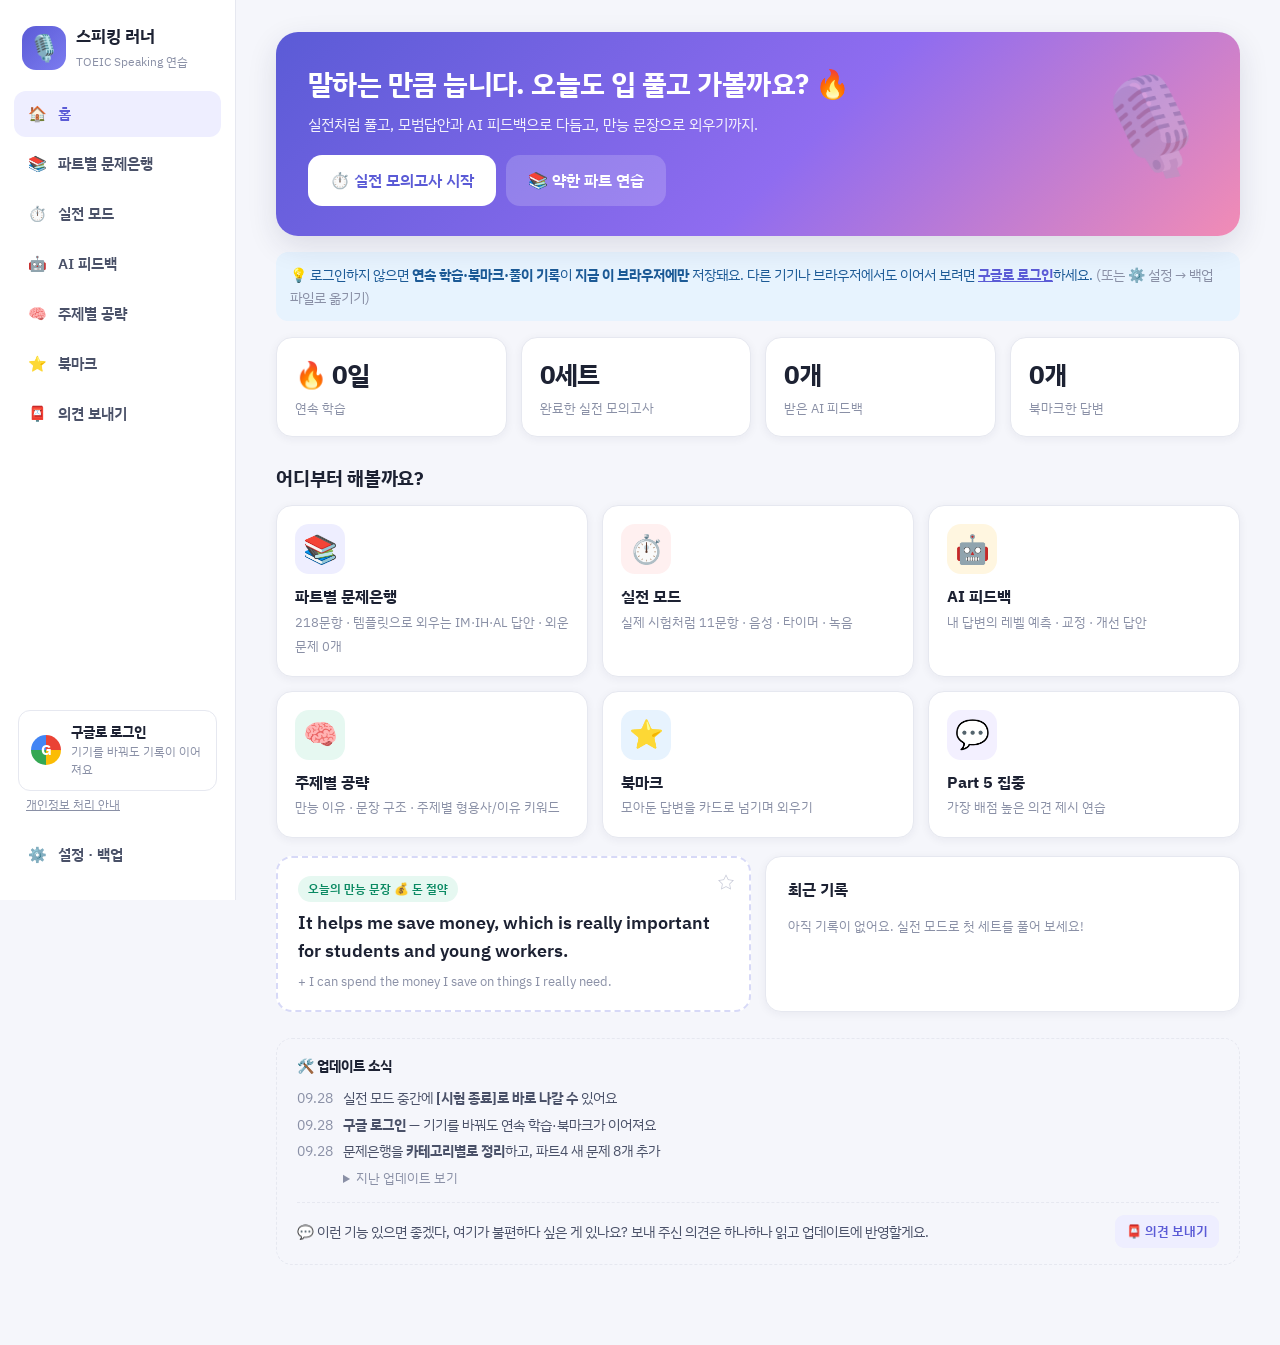
==== index.html @ 117603fc "실전 모드 [시험 종료] 확인 후 바로 나가기, 설정의 API 키를 고급 설정으로 접기 Co-Authored-By: Claude Opus 5.5 <noreply@anthropic." ====
<!DOCTYPE html>
<html lang="ko">
<head>
  <meta charset="UTF-8">
  <meta name="viewport" content="width=device-width, initial-scale=1.0">
  <meta http-equiv="Cache-Control" content="no-cache">
  <title>스피킹 러너 · 무료 토익스피킹(토스) 연습 · 모범답안 · 실전 모의고사</title>
  <!-- 검색엔진(구글·네이버) -->
  <meta name="description" content="무료 토익스피킹(토스) 연습 사이트. 실제 시험 화면과 같은 실전 모의고사, 파트별 문제은행과 IM·IH·AL 모범답안, 만능 문장, AI 피드백까지. 가입 없이 바로 시작하세요.">
  <meta name="keywords" content="스피킹 러너, 토스 연습, 토익스피킹 연습, 토스 모범답안, 토익스피킹 모범답안, 토스 만능 답변, 토익스피킹 만능 문장, 토스 모의고사, 토익스피킹 모의고사">
  <meta name="robots" content="index, follow">
  <meta name="google-site-verification" content="pQwYVoPoT9oxBN-feRYFg4t_xcYgm1i5ByrRf6qwfuY">
  <link rel="canonical" href="https://rondangmu.github.io/speaking-runner/">
  <!-- 링크 공유 미리보기 (카톡·블로그·페이스북 = og, 트위터 = twitter) -->
  <meta property="og:type" content="website">
  <meta property="og:site_name" content="스피킹 러너">
  <meta property="og:title" content="스피킹 러너 · 무료 토익스피킹(토스) 연습">
  <meta property="og:description" content="실제 시험 화면과 같은 실전 모의고사, 파트별 모범답안, 만능 문장, AI 피드백까지. 가입 없이 바로 시작하세요.">
  <meta property="og:url" content="https://rondangmu.github.io/speaking-runner/">
  <meta property="og:image" content="https://rondangmu.github.io/speaking-runner/img/og-image.png">
  <meta property="og:image:width" content="1200">
  <meta property="og:image:height" content="630">
  <meta property="og:locale" content="ko_KR">
  <meta name="twitter:card" content="summary_large_image">
  <meta name="twitter:title" content="스피킹 러너 · 무료 토익스피킹(토스) 연습">
  <meta name="twitter:description" content="실전 모의고사 · 파트별 모범답안 · 만능 문장 · AI 피드백. 가입 없이 바로 시작!">
  <meta name="twitter:image" content="https://rondangmu.github.io/speaking-runner/img/og-image.png">
  <script type="application/ld+json">
  {"@context":"https://schema.org","@type":"WebApplication","name":"스피킹 러너","alternateName":"Speaking Runner","url":"https://rondangmu.github.io/speaking-runner/","applicationCategory":"EducationalApplication","operatingSystem":"Web","inLanguage":"ko","description":"무료 토익스피킹(토스) 연습 사이트. 실전 모의고사, 파트별 문제은행과 IM·IH·AL 모범답안, 만능 문장, AI 피드백.","offers":{"@type":"Offer","price":"0","priceCurrency":"KRW"}}
  </script>
  <link rel="stylesheet" href="https://fonts.googleapis.com/css2?family=IBM+Plex+Sans+KR:wght@400;500;600;700&display=swap">
  <link rel="stylesheet" href="css/style.css?v=202609281035">
</head>
<body>
  <div class="app">
    <header class="m-top">
      <button class="menu-btn" id="menuBtn" aria-label="메뉴 열기" aria-expanded="false">☰</button>
      <a class="brand" href="#home"><span class="brand-logo">🎙️</span><span><b>스피킹 러너</b></span></a>
    </header>
    <div class="scrim" id="scrim"></div>
    <aside class="sidebar" id="sidebar">
      <a class="brand" href="#home">
        <span class="brand-logo">🎙️</span>
        <span><b>스피킹 러너</b><small>TOEIC Speaking 연습</small></span>
      </a>
      <nav class="nav">
        <a href="#home" data-nav="home"><span>🏠</span>홈</a>
        <a href="#bank" data-nav="bank"><span>📚</span>파트별 문제은행</a>
        <a href="#mock" data-nav="mock"><span>⏱️</span>실전 모드</a>
        <a href="#feedback" data-nav="feedback"><span>🤖</span>AI 피드백</a>
        <a href="#topics" data-nav="topics"><span>🧠</span>주제별 공략</a>
        <a href="#bookmarks" data-nav="bookmarks"><span>⭐</span>북마크 <em id="bmCount" class="nav-badge"></em></a>
        <a href="#opinion" data-nav="opinion"><span>📮</span>의견 보내기</a>
      </nav>
      <div class="acct" id="acct"></div>
      <button class="nav-settings" id="openSettings"><span>⚙️</span>설정 · 백업</button>
    </aside>
    <main class="main" id="view">
      <!-- 자바스크립트를 읽지 못하는 검색 로봇용 소개 (사이트가 뜨면 바로 실제 화면으로 바뀜) -->
      <h1>스피킹 러너 · 무료 토익스피킹(토스) 연습</h1>
      <p>스피킹 러너는 토익스피킹(토스)을 혼자 준비하는 사람을 위한 무료 연습 사이트예요. 가입 없이 바로 시작할 수 있어요.</p>
      <ul>
        <li><b>실전 모의고사</b> — 실제 토스 시험 화면과 같은 순서·시간으로 11문항을 풀고 녹음해요.</li>
        <li><b>파트별 문제은행</b> — Part 1~5 문제와 IM·IH·AL 수준별 토스 모범답안을 제공해요.</li>
        <li><b>주제별 공략</b> — 어떤 질문에도 쓸 수 있는 토스 만능 답변·만능 문장을 외워요.</li>
        <li><b>AI 피드백</b> — 내 답변을 AI에게 첨삭받아 등급과 고칠 점을 확인해요.</li>
        <li><b>북마크</b> — 외우고 싶은 답변을 모아 카드로 복습해요.</li>
      </ul>
    </main>
  </div>

  <!-- 실전 모드 CBT 화면 -->
  <div id="cbt" class="cbt hidden" aria-live="polite"></div>

  <!-- 모달 -->
  <div id="modal" class="modal hidden"><div class="modal-box" id="modalBox"></div></div>
  <div id="toast" class="toast"></div>

  <script src="js/data-bank.js?v=202609281035"></script>
  <script src="js/data-p1.js?v=202609281035"></script>
  <script src="js/data-p2.js?v=202609281035"></script>
  <script src="js/data-p3.js?v=202609281035"></script>
  <script src="js/data-p4.js?v=202609281035"></script>
  <script src="js/data-p5.js?v=202609281035"></script>
  <script src="js/data-topics.js?v=202609281035"></script>
  <script src="js/data-kits.js?v=202609281035"></script>
  <script src="js/app.js?v=202609281035"></script>
</body>
</html>
---- css/style.css ----
/* ============ 기본 ============ */
:root {
  --bg: #f5f6fb;
  --card: #ffffff;
  --ink: #1d2233;
  --ink-2: #4a5168;
  --muted: #8a90a6;
  --line: #e6e8f0;
  --primary: #5b5bd6;
  --primary-2: #7c7cf0;
  --primary-soft: #eeeeff;
  --mint: #12b886;
  --mint-soft: #e6f8f1;
  --coral: #ff6b6b;
  --coral-soft: #fff0f0;
  --amber: #f59f00;
  --amber-soft: #fff6e0;
  --sky: #228be6;
  --sky-soft: #e7f3fe;
  --radius: 16px;
  --shadow: 0 2px 10px rgba(30, 35, 70, .06);
  --shadow-lg: 0 10px 30px rgba(30, 35, 70, .12);
}
* { box-sizing: border-box; }
html, body { margin: 0; }
body {
  font-family: 'IBM Plex Sans KR', 'Pretendard', 'Malgun Gothic', 'Apple SD Gothic Neo', -apple-system, 'Segoe UI', sans-serif;
  background: var(--bg); color: var(--ink); font-size: 15px; line-height: 1.6;
  -webkit-font-smoothing: antialiased;
}
button, input, select, textarea { font: inherit; color: inherit; }
a { color: var(--primary); }
.hidden { display: none !important; }

/* ============ 레이아웃 ============ */
.app { display: flex; min-height: 100vh; }
.sidebar {
  width: 236px; flex-shrink: 0; background: var(--card); border-right: 1px solid var(--line);
  padding: 22px 14px; display: flex; flex-direction: column; gap: 18px;
  position: sticky; top: 0; height: 100vh;
}
.brand { display: flex; align-items: center; gap: 10px; text-decoration: none; color: var(--ink); padding: 0 8px; }
.brand-logo { font-size: 26px; width: 44px; height: 44px; display: grid; place-items: center; background: linear-gradient(135deg, var(--primary), var(--primary-2)); border-radius: 14px; }
.brand b { display: block; font-size: 17px; }
.brand small { color: var(--muted); font-size: 12px; }
.nav { display: flex; flex-direction: column; gap: 4px; }
.nav a, .nav-settings {
  display: flex; align-items: center; gap: 10px; padding: 11px 12px; border-radius: 12px;
  text-decoration: none; color: var(--ink-2); font-weight: 600; border: 0; background: none; cursor: pointer; text-align: left;
}
.nav a span, .nav-settings span { width: 22px; text-align: center; }
.nav a:hover, .nav-settings:hover { background: var(--bg); }
.nav a.active { background: var(--primary-soft); color: var(--primary); }
.nav-badge { margin-left: auto; font-style: normal; font-size: 12px; background: var(--amber); color: #fff; border-radius: 99px; padding: 0 8px; }
.nav-badge:empty { display: none; }
.nav-settings { margin-top: 0; }
/* 구글 로그인 · 계정 */
.acct { margin-top: auto; padding: 0 4px; }
.acct-login { width: 100%; display: flex; align-items: center; gap: 10px; padding: 10px 12px; border: 1px solid var(--line); border-radius: 12px; background: var(--card); cursor: pointer; text-align: left; }
.acct-login:hover { background: var(--bg); }
.acct-login:disabled { opacity: .6; cursor: wait; }
.acct-login b, .acct-user b { display: block; font-size: 14px; }
.acct-login small, .acct-user small { display: block; font-size: 11.5px; color: var(--muted); }
.acct .g { width: 30px; height: 30px; flex-shrink: 0; border-radius: 50%; display: grid; place-items: center; font-weight: 700; color: #fff; background: conic-gradient(#ea4335 0 25%, #fbbc05 0 50%, #34a853 0 75%, #4285f4 0); }
.acct-user { display: flex; align-items: center; gap: 10px; padding: 6px 8px; }
.acct-user img { width: 32px; height: 32px; border-radius: 50%; flex-shrink: 0; }
.acct-user b { overflow: hidden; text-overflow: ellipsis; white-space: nowrap; max-width: 160px; }
.acct-links, .acct-privacy { display: block; font-size: 12px; color: var(--muted); padding: 4px 8px 0; }
.acct-links button { border: 0; background: none; color: var(--muted); cursor: pointer; padding: 0; font-size: 12px; text-decoration: underline; }
.acct-privacy { text-decoration: underline; color: var(--muted); }
/* 홈 맨 아래 업데이트 소식 (작고 조용하게) */
.updates { margin-top: 26px; padding: 16px 20px; border: 1px dashed var(--line); border-radius: var(--radius); font-size: 13.5px; color: var(--ink-2); }
.updates h3 { font-size: 14px; margin: 0 0 8px; color: var(--ink); }
.updates ul { list-style: none; margin: 0; padding: 0; }
.updates li { display: flex; gap: 8px; align-items: baseline; padding: 3px 0; line-height: 1.5; }
.up-date { flex-shrink: 0; width: 38px; color: var(--muted); font-variant-numeric: tabular-nums; }
.up-new { flex-shrink: 0; font-size: 10px; font-weight: 700; color: #fff; background: var(--coral, #ff6b6b); border-radius: 4px; padding: 1px 5px; letter-spacing: .03em; }
.updates details summary { cursor: pointer; color: var(--muted); font-size: 12.5px; margin: 4px 0 2px 46px; }
.up-cta { display: flex; align-items: center; gap: 10px; flex-wrap: wrap; margin-top: 12px; padding-top: 12px; border-top: 1px dashed var(--line); }
.up-cta span { flex: 1; min-width: 220px; }
details.adv { margin: 4px 0 6px; padding: 8px 12px; border: 1px dashed var(--line); border-radius: 10px; }
details.adv > summary { cursor: pointer; font-size: 13px; color: var(--muted); font-weight: 600; }
.local-notice { margin: 16px 0 0; line-height: 1.6; }
.link-btn { border: 0; background: none; padding: 0; font: inherit; font-weight: 700; color: var(--primary); text-decoration: underline; cursor: pointer; }
.privacy h3 { margin: 18px 0 6px; } .privacy h3:first-child { margin-top: 0; }
.privacy ul { margin: 0; padding-left: 20px; line-height: 1.7; color: var(--ink-2); }
.main { flex: 1; min-width: 0; padding: 32px 40px 80px; max-width: 1160px; }

/* ============ 공통 컴포넌트 ============ */
.page-head { margin-bottom: 22px; }
.page-head h1 { font-size: 26px; margin: 0 0 4px; letter-spacing: -0.02em; }
.page-head p { margin: 0; color: var(--ink-2); }
.card { background: var(--card); border: 1px solid var(--line); border-radius: var(--radius); padding: 20px 22px; box-shadow: var(--shadow); }
.card + .card { margin-top: 14px; }
.grid { display: grid; gap: 14px; }
.grid-2 { grid-template-columns: repeat(2, minmax(0, 1fr)); }
.grid-3 { grid-template-columns: repeat(3, minmax(0, 1fr)); }
.grid-4 { grid-template-columns: repeat(4, minmax(0, 1fr)); }
.row { display: flex; align-items: center; gap: 10px; flex-wrap: wrap; }
.spacer { flex: 1; }
.muted { color: var(--muted); }
.small { font-size: 13px; }
h2 { font-size: 19px; margin: 0 0 12px; letter-spacing: -0.01em; }
h3 { font-size: 16px; margin: 0 0 8px; }

.btn {
  display: inline-flex; align-items: center; gap: 6px; padding: 9px 16px; border-radius: 11px; border: 1px solid var(--line);
  background: #fff; cursor: pointer; font-weight: 600; font-size: 14px; text-decoration: none; color: var(--ink); transition: .15s;
  white-space: nowrap; flex-shrink: 0;
}
.btn:hover { border-color: #c9ccdb; transform: translateY(-1px); }
.btn:disabled { opacity: .5; cursor: not-allowed; transform: none; }
.btn-primary { background: var(--primary); border-color: var(--primary); color: #fff; }
.btn-primary:hover { background: #4b4bc4; border-color: #4b4bc4; }
.btn-mint { background: var(--mint); border-color: var(--mint); color: #fff; }
.btn-soft { background: var(--primary-soft); border-color: transparent; color: var(--primary); }
.btn-ghost { background: transparent; border-color: transparent; color: var(--ink-2); }
.btn-danger { color: var(--coral); }
.btn-lg { padding: 13px 22px; font-size: 16px; border-radius: 14px; }
.btn-sm { padding: 5px 10px; font-size: 13px; border-radius: 9px; }

.chip { display: inline-flex; align-items: center; gap: 4px; padding: 3px 10px; border-radius: 99px; font-size: 12px; font-weight: 600; background: var(--bg); color: var(--ink-2); }
.chip-primary { background: var(--primary-soft); color: var(--primary); }
.chip-mint { background: var(--mint-soft); color: #0b8a63; }
.chip-coral { background: var(--coral-soft); color: #e03131; }
.chip-amber { background: var(--amber-soft); color: #c77700; }
.chip-sky { background: var(--sky-soft); color: #1971c2; }

.tabs { display: flex; gap: 6px; flex-wrap: wrap; margin-bottom: 16px; }
.tab { padding: 9px 16px; border-radius: 12px; border: 1px solid var(--line); background: #fff; cursor: pointer; font-weight: 600; color: var(--ink-2); }
.tab.active { background: var(--ink); color: #fff; border-color: var(--ink); }
.tab small { font-weight: 500; opacity: .7; margin-left: 4px; }

.input, .textarea, .select {
  width: 100%; padding: 10px 12px; border: 1px solid var(--line); border-radius: 11px; background: #fff; outline: none;
}
.input:focus, .textarea:focus, .select:focus { border-color: var(--primary); box-shadow: 0 0 0 3px var(--primary-soft); }
.textarea { resize: vertical; min-height: 90px; line-height: 1.6; }
label.field { display: block; margin-bottom: 12px; }
label.field > span { display: block; font-weight: 600; font-size: 13px; margin-bottom: 5px; color: var(--ink-2); }

.notice { padding: 12px 14px; border-radius: 12px; background: var(--amber-soft); color: #8a5a00; font-size: 14px; }
.notice.info { background: var(--sky-soft); color: #1c5a96; }
.notice.ok { background: var(--mint-soft); color: #0b6e50; }

/* ============ 홈 ============ */
.hero {
  background: linear-gradient(135deg, #5b5bd6 0%, #8f6cf0 55%, #f28cb5 100%); color: #fff; border-radius: 22px; padding: 30px 32px;
  position: relative; overflow: hidden; box-shadow: var(--shadow-lg);
}
.hero h1 { margin: 0 0 6px; font-size: 28px; letter-spacing: -0.02em; }
.hero p { margin: 0 0 18px; opacity: .92; }
.hero .btn { border: 0; }
.hero .btn-white { background: #fff; color: var(--primary); }
.hero .btn-glass { background: rgba(255,255,255,.18); color: #fff; }
.hero-emoji { position: absolute; right: 28px; top: 16px; font-size: 96px; opacity: .25; transform: rotate(-10deg); }
.stat { background: var(--card); border: 1px solid var(--line); border-radius: var(--radius); padding: 16px 18px; box-shadow: var(--shadow); }
.stat b { display: block; font-size: 26px; letter-spacing: -0.02em; }
.stat span { color: var(--muted); font-size: 13px; }
.go-card { display: block; text-decoration: none; color: var(--ink); background: var(--card); border: 1px solid var(--line); border-radius: var(--radius); padding: 18px; box-shadow: var(--shadow); transition: .15s; }
.go-card:hover { transform: translateY(-3px); box-shadow: var(--shadow-lg); }
.go-card .ico { font-size: 28px; width: 50px; height: 50px; border-radius: 14px; display: grid; place-items: center; margin-bottom: 10px; }
.go-card b { display: block; font-size: 16px; }
.go-card span { color: var(--muted); font-size: 13px; }
.daily { background: var(--card); border: 2px dashed #d7d9f7; border-radius: var(--radius); padding: 18px 20px; }
.daily .en { font-size: 18px; font-weight: 600; margin: 6px 0; }

/* ============ 문제은행 ============ */
.part-info { background: linear-gradient(180deg, #fff, #fafaff); }
.part-info .meta { display: flex; gap: 8px; flex-wrap: wrap; margin: 6px 0 12px; }
.tip-list { margin: 0; padding-left: 18px; color: var(--ink-2); }
.tip-list li { margin: 3px 0; }
.template { background: var(--bg); border-radius: 12px; padding: 10px 14px; font-family: 'Consolas', monospace; font-size: 13.5px; color: var(--ink-2); }
.template div { padding: 2px 0; }
.qcard { background: var(--card); border: 1px solid var(--line); border-radius: var(--radius); padding: 20px 22px; box-shadow: var(--shadow); margin-bottom: 14px; }
.qcard-head { display: flex; align-items: center; gap: 8px; margin-bottom: 12px; flex-wrap: wrap; }
.qcard-actions { display: flex; gap: 8px; flex-wrap: wrap; margin-top: 14px; }
.readtext { font-size: 16.5px; line-height: 1.85; background: #fbfbfe; border: 1px solid var(--line); border-radius: 12px; padding: 14px 16px; }
.qimg { width: 100%; max-width: 560px; border-radius: 12px; display: block; border: 1px solid var(--line); background: #eee; aspect-ratio: 3/2; object-fit: cover; }
.qimg-fallback { max-width: 560px; border-radius: 12px; padding: 14px; background: var(--bg); color: var(--ink-2); font-size: 14px; }
.kw { display: flex; gap: 6px; flex-wrap: wrap; margin-top: 10px; }
.intro { color: var(--ink-2); font-style: italic; background: var(--bg); padding: 10px 14px; border-radius: 12px; margin-bottom: 10px; }
.sq { display: flex; gap: 10px; padding: 8px 0; border-top: 1px dashed var(--line); }
.sq:first-of-type { border-top: 0; }
.sq-num { flex-shrink: 0; width: 34px; height: 26px; border-radius: 8px; background: var(--primary-soft); color: var(--primary); font-weight: 700; font-size: 13px; display: grid; place-items: center; }
.info-table { width: 100%; border-collapse: collapse; font-size: 14px; margin-top: 6px; }
.info-table th, .info-table td { border: 1px solid var(--line); padding: 7px 10px; text-align: left; vertical-align: top; }
.info-table th { background: var(--bg); font-weight: 700; }
.info-title { text-align: center; font-weight: 800; font-size: 16px; }
.info-sub { text-align: center; color: var(--ink-2); font-size: 13.5px; white-space: pre-line; margin-bottom: 6px; }
.q5 { font-size: 16px; white-space: pre-line; background: #fbfbfe; border: 1px solid var(--line); border-radius: 12px; padding: 14px 16px; }

.answers { margin-top: 14px; border-top: 1px solid var(--line); padding-top: 14px; }
.answers h4 { margin: 12px 0 6px; font-size: 14px; color: var(--ink-2); }
.lvl-tabs { display: inline-flex; background: var(--bg); padding: 4px; border-radius: 11px; gap: 2px; margin-bottom: 8px; }
.lvl-btn { border: 0; background: transparent; padding: 5px 14px; border-radius: 8px; font-weight: 700; cursor: pointer; color: var(--ink-2); font-size: 13px; }
.lvl-btn.active { background: #fff; box-shadow: var(--shadow); color: var(--primary); }
.lvl-btn[data-lvl="IM"].active { color: var(--mint); }
.lvl-btn[data-lvl="AL"].active { color: var(--coral); }
.ans { position: relative; background: #fbfbfe; border: 1px solid var(--line); border-left: 4px solid var(--primary); border-radius: 12px; padding: 12px 44px 12px 14px; line-height: 1.75; white-space: pre-line; }
.ans.lv-IM { border-left-color: var(--mint); }
.ans.lv-AL { border-left-color: var(--coral); }
.ans.my { border-left-color: var(--sky); }
.ans.ai { border-left-color: var(--amber); }
.ans + .ans { margin-top: 8px; }
.guide { font-size: 16px; line-height: 2; }
.guide b { color: var(--primary); }

/* 북마크 버튼 */
.bm { position: absolute; top: 8px; right: 8px; width: 30px; height: 30px; border: 0; border-radius: 8px; background: transparent; cursor: pointer; font-size: 18px; color: #c5c8d6; line-height: 1; }
.bm:hover { background: var(--amber-soft); color: var(--amber); }
.bm.on { color: var(--amber); }
.bm-inline { position: static; width: auto; height: auto; padding: 2px 6px; }

/* ============ 실전 모드 준비 ============ */
.mock-hero { display: grid; grid-template-columns: 1.4fr 1fr; gap: 16px; }
.flow { display: flex; gap: 8px; flex-wrap: wrap; }
.flow .step { flex: 1; min-width: 120px; background: var(--bg); border-radius: 12px; padding: 10px 12px; font-size: 13px; }
.flow .step b { display: block; font-size: 14px; }
.opt { display: flex; gap: 12px; align-items: flex-start; padding: 14px; border: 2px solid var(--line); border-radius: 14px; cursor: pointer; margin-bottom: 10px; }
.opt:has(input:checked) { border-color: var(--primary); background: var(--primary-soft); }
.opt input { margin-top: 4px; width: 18px; height: 18px; accent-color: var(--primary); }
.opt b { display: block; }
.opt span { color: var(--ink-2); font-size: 13.5px; }
/* 의견 보내기 */
.opinion-form { max-width: 760px; }
.opinion-types { display: grid; grid-template-columns: repeat(3, minmax(0, 1fr)); gap: 10px; }
.opinion-types .opt { margin-bottom: 0; }
.opinion-thanks { max-width: 560px; margin: 40px auto; text-align: center; padding: 40px 24px; }
.opinion-thanks h1 { font-size: 24px; margin: 10px 0 8px; }
.opinion-thanks p { color: var(--ink-2); line-height: 1.7; margin: 0; }
@media (max-width: 760px) { .opinion-types { grid-template-columns: 1fr; } }

/* ============ AI 피드백 ============ */
.fb-layout { display: grid; grid-template-columns: 260px minmax(0, 1fr); gap: 18px; align-items: start; }
.history { position: sticky; top: 20px; }
.history-item { display: block; width: 100%; text-align: left; padding: 10px 12px; border-radius: 11px; border: 1px solid transparent; background: none; cursor: pointer; }
.history-item:hover { background: var(--bg); }
.history-item.active { background: var(--primary-soft); border-color: #d7d7fb; }
.history-item b { display: block; font-size: 14px; }
.history-item span { font-size: 12px; color: var(--muted); }
.meter { height: 6px; background: var(--bg); border-radius: 99px; margin: 10px 0 12px; overflow: hidden; }
.meter i { display: block; height: 100%; background: linear-gradient(90deg, var(--mint), var(--amber), var(--coral)); border-radius: 99px; }
.fb-opts { display: grid; grid-template-columns: repeat(3, minmax(0, 1fr)); gap: 8px; margin-top: 12px; }
.fb-opt { display: flex; gap: 8px; align-items: flex-start; padding: 10px; border: 1px solid var(--line); border-radius: 12px; cursor: pointer; }
.fb-opt:has(input:checked) { border-color: var(--primary); background: var(--primary-soft); }
.fb-opt input { margin-top: 3px; accent-color: var(--primary); }
.fb-opt b { display: block; font-size: 14px; }
.fb-opt small { color: var(--ink-2); font-size: 12px; line-height: 1.4; display: block; }
.fb-text { white-space: pre-wrap; line-height: 1.75; font-size: 14.5px; }
.fb-q { background: var(--card); border: 1px solid var(--line); border-radius: var(--radius); padding: 18px 20px; box-shadow: var(--shadow); margin-bottom: 14px; }
.fb-q details summary { cursor: pointer; color: var(--primary); font-weight: 600; font-size: 13.5px; margin: 8px 0; }
.fb-result { margin-top: 14px; border-radius: 14px; border: 1px solid #f3dca6; background: #fffdf6; padding: 16px; }
.fb-level { display: flex; align-items: center; gap: 12px; flex-wrap: wrap; margin-bottom: 10px; }
.fb-level .lv { font-size: 22px; font-weight: 800; color: var(--primary); }
.corr { width: 100%; border-collapse: collapse; font-size: 14px; margin: 6px 0 10px; }
.corr td, .corr th { border-bottom: 1px solid #f0e6cc; padding: 8px 6px; vertical-align: top; text-align: left; }
.corr th { font-size: 12.5px; color: var(--muted); }
.corr .from { color: #c92a2a; text-decoration: line-through; text-decoration-color: rgba(201,42,42,.4); }
.corr .to { color: #087f5b; font-weight: 600; }
.spinner { display: inline-block; width: 16px; height: 16px; border: 2px solid rgba(0,0,0,.15); border-top-color: var(--primary); border-radius: 50%; animation: spin .8s linear infinite; vertical-align: -3px; }
@keyframes spin { to { transform: rotate(360deg); } }
audio { width: 100%; max-width: 420px; height: 38px; }

/* ============ 주제별 공략 ============ */
.uni-grid { display: grid; grid-template-columns: repeat(4, minmax(0, 1fr)); gap: 10px; }
.uni { position: relative; background: var(--card); border: 1px solid var(--line); border-radius: 14px; padding: 14px 40px 14px 14px; box-shadow: var(--shadow); cursor: pointer; }
.uni .e { font-size: 22px; }
.uni b { display: block; margin: 2px 0 4px; }
.uni .en { font-size: 13.5px; color: var(--ink-2); }
.topic { background: var(--card); border: 1px solid var(--line); border-radius: var(--radius); box-shadow: var(--shadow); margin-bottom: 14px; overflow: hidden; }
.topic-head { display: flex; align-items: center; gap: 12px; padding: 16px 20px; cursor: pointer; }
.topic-head .e { font-size: 28px; }
.topic-head b { font-size: 17px; }
.topic-body { padding: 0 20px 20px; }
.topic.collapsed .topic-body { display: none; }
.core { background: linear-gradient(135deg, var(--primary-soft), #f6efff); border-radius: 14px; padding: 14px 44px 14px 16px; position: relative; margin-bottom: 12px; }
.core .en { font-size: 17px; font-weight: 700; color: #3b3bb3; }
.src { position: relative; display: grid; grid-template-columns: 80px minmax(0,1fr); gap: 10px; padding: 10px 40px 10px 0; border-bottom: 1px dashed var(--line); }
.src .lbl { font-size: 12.5px; font-weight: 700; color: var(--primary); padding-top: 2px; }
.src .ko { color: var(--ink-2); font-size: 14px; }
.src .en { font-weight: 600; }
.flip .en { filter: blur(6px); cursor: pointer; user-select: none; transition: .2s; }
.flip .en.show { filter: none; }
.exp-list { display: flex; flex-wrap: wrap; gap: 8px; margin-top: 8px; }
.exp { position: relative; background: var(--bg); border-radius: 10px; padding: 6px 34px 6px 10px; font-size: 13.5px; }
.exp b { color: var(--ink); }
.exp .bm { top: 2px; right: 2px; width: 26px; height: 26px; font-size: 15px; }
.qexamples { margin: 0 0 10px; padding-left: 18px; color: var(--ink-2); font-size: 13.5px; }

/* ============ 북마크 ============ */
.bm-item { position: relative; background: var(--card); border: 1px solid var(--line); border-radius: 14px; padding: 14px 46px 14px 16px; box-shadow: var(--shadow); margin-bottom: 10px; }
.bm-item .t { font-size: 13px; color: var(--muted); margin-bottom: 4px; display: flex; gap: 6px; flex-wrap: wrap; align-items: center; }
.bm-item .c { white-space: pre-line; line-height: 1.7; }
.memo-mode .bm-item .c { filter: blur(7px); cursor: pointer; user-select: none; transition: .2s; }
.memo-mode .bm-item .c.show { filter: none; }
.empty { text-align: center; padding: 50px 20px; color: var(--muted); }
.empty .e { font-size: 44px; }

/* ============ 모달 · 토스트 ============ */
.modal { position: fixed; inset: 0; background: rgba(20, 22, 40, .45); display: grid; place-items: center; z-index: 50; padding: 20px; }
.modal-box { background: #fff; border-radius: 20px; width: min(640px, 100%); max-height: 88vh; overflow: auto; padding: 24px 26px; box-shadow: var(--shadow-lg); }
.modal-box h2 { display: flex; align-items: center; }
.toast { position: fixed; left: 50%; bottom: 28px; transform: translateX(-50%) translateY(20px); background: var(--ink); color: #fff; padding: 11px 18px; border-radius: 12px; opacity: 0; pointer-events: none; transition: .25s; z-index: 200; font-size: 14px; }
.toast.show { opacity: 1; transform: translateX(-50%) translateY(0); }

/* 확인창 (confirm 대체) */
.ask { position: fixed; inset: 0; background: rgba(20, 22, 40, .45); display: grid; place-items: center; z-index: 300; padding: 20px; }
.ask-box { background: #fff; border-radius: 18px; width: min(420px, 100%); padding: 22px 22px 18px; box-shadow: var(--shadow-lg); }
.ask-box p { margin: 0 0 18px; font-size: 15.5px; line-height: 1.6; }
.btn-danger-fill { background: var(--coral); border-color: var(--coral); color: #fff; }

/* ============ 고도화: 템플릿 강조 · 뼈대 ============ */
.tpl { background: linear-gradient(transparent 55%, #dcdcff 55%); color: #3b3bb3; font-weight: 700; border-radius: 2px; }
.ans.lv-IM .tpl { background: linear-gradient(transparent 55%, #c9f2e3 55%); color: #0b7a57; }
.ans.lv-AL .tpl { background: linear-gradient(transparent 55%, #ffd9d9 55%); color: #c92a2a; }
.skel { background: #fafbff; border: 1px dashed #cfd2f5; border-radius: 12px; padding: 10px 14px; margin: 6px 0 10px; }
.skel-title { font-size: 12.5px; font-weight: 700; color: var(--primary); margin-bottom: 6px; }
.skel-row { display: grid; grid-template-columns: 76px minmax(0, 1fr); gap: 10px; padding: 3px 0; font-size: 14px; }
.skel-row span { font-size: 12px; font-weight: 700; color: var(--ink-2); background: var(--bg); border-radius: 6px; text-align: center; padding: 2px 4px; height: fit-content; }

/* 문제은행 목록 */
.bank-bar { margin-top: 14px; padding: 14px 18px; }
.seg { display: inline-flex; background: var(--bg); padding: 3px; border-radius: 11px; gap: 2px; }
.seg button { border: 0; background: transparent; padding: 6px 12px; border-radius: 8px; font-weight: 600; font-size: 13px; cursor: pointer; color: var(--ink-2); white-space: nowrap; }
.seg button.active { background: #fff; color: var(--primary); box-shadow: var(--shadow); }
.qcard .qcard-head { cursor: pointer; margin-bottom: 0; flex-wrap: nowrap; }
.qcard:not(.collapsed) .qcard-head { margin-bottom: 14px; }
.qcard.collapsed { padding: 12px 18px; }
.qcard.collapsed .qcard-body { display: none; }
.qcard.collapsed:hover { border-color: #c9ccdb; }
.qnum { flex-shrink: 0; min-width: 30px; height: 26px; border-radius: 8px; background: var(--bg); color: var(--ink-2); font-weight: 700; font-size: 13px; display: grid; place-items: center; }
.qcard-head b { white-space: nowrap; }
/* 문제은행 카테고리 묶음 */
.cat-group { margin-bottom: 12px; border: 1px solid var(--line); border-radius: var(--radius); background: var(--card); box-shadow: var(--shadow); }
.cat-group > summary { list-style: none; display: flex; align-items: center; gap: 10px; padding: 16px 20px; cursor: pointer; font-weight: 700; font-size: 16px; }
.cat-group > summary::-webkit-details-marker { display: none; }
.cat-group > summary::before { content: '▸'; color: var(--muted); transition: transform .15s; }
.cat-group[open] > summary::before { transform: rotate(90deg); }
.cat-group > summary:hover { background: var(--bg); border-radius: var(--radius); }
.cat-count { font-size: 13px; font-weight: 600; color: var(--muted); white-space: nowrap; }
.cat-body { padding: 0 14px 4px; }
.cat-body .qcard { box-shadow: none; }
@media (max-width: 760px) { .cat-group > summary { padding: 14px; font-size: 15px; flex-wrap: wrap; } .cat-body { padding: 0 8px 2px; } }
.qprev { color: var(--muted); font-size: 13.5px; white-space: nowrap; overflow: hidden; text-overflow: ellipsis; min-width: 0; flex: 1; }
.qcard:not(.collapsed) .qprev { display: none; }
.st-btns { display: inline-flex; gap: 4px; flex-shrink: 0; }
.st-btn { border: 1px solid var(--line); background: #fff; width: 32px; height: 30px; border-radius: 8px; cursor: pointer; filter: grayscale(1); opacity: .5; }
.st-btn:hover { opacity: 1; }
.st-btn.on { filter: none; opacity: 1; }
.st-btn.on.hard { background: var(--coral-soft); border-color: #ffc9c9; }
.st-btn.on.done { background: var(--mint-soft); border-color: #b2f2d8; }
.qcard[data-st="done"] { border-left: 4px solid var(--mint); }
.qcard[data-st="hard"] { border-left: 4px solid var(--coral); }
.caret { color: var(--muted); transition: .2s; flex-shrink: 0; }
.qcard:not(.collapsed) .caret { transform: rotate(180deg); }
.qcard.flash { box-shadow: 0 0 0 3px var(--primary-2); }

/* AI 피드백 단계 */
.steps { display: flex; gap: 6px; flex-wrap: wrap; margin-top: 12px; }
.step-pill { display: flex; align-items: center; gap: 6px; padding: 6px 12px; border-radius: 99px; background: var(--bg); color: var(--muted); font-size: 13px; font-weight: 600; }
.step-pill b { color: inherit; }
.step-pill.on { background: var(--mint-soft); color: #0b7a57; }

/* 주제별 공략 키트 */
.ktabs { display: flex; gap: 4px; flex-wrap: wrap; border-bottom: 1px solid var(--line); margin-bottom: 12px; }
.ktab { border: 0; background: none; padding: 8px 12px; font-weight: 700; font-size: 14px; color: var(--muted); cursor: pointer; border-bottom: 2px solid transparent; margin-bottom: -1px; }
.ktab.active { color: var(--primary); border-bottom-color: var(--primary); }
.kit-st { position: relative; padding: 8px 40px 8px 0; border-bottom: 1px dashed var(--line); }
.kit-st b.en { color: #3b3bb3; }
.kit-ex { font-size: 13.5px; color: var(--ink-2); margin-top: 2px; }
.struct-lib { margin-top: 26px; }
.struct-lib summary { cursor: pointer; list-style: none; }
.struct-lib summary::-webkit-details-marker { display: none; }
.struct-grid { display: grid; grid-template-columns: repeat(2, minmax(0, 1fr)); gap: 12px; margin-top: 12px; }
.struct-card { background: var(--card); border: 1px solid var(--line); border-radius: 14px; padding: 14px 16px; box-shadow: var(--shadow); }
.struct-card h3 { font-size: 15px; }
.struct-card .kit-st:last-child { border-bottom: 0; }

/* 북마크 · 카드 */
.done-btn { margin-left: auto; border: 1px solid var(--line); background: #fff; border-radius: 8px; padding: 2px 10px; font-size: 12.5px; font-weight: 600; cursor: pointer; color: var(--ink-2); }
.done-btn.on { background: var(--mint-soft); border-color: #b2f2d8; color: #0b7a57; }
.bm-item.is-done { opacity: .75; }
.fc-card { background: linear-gradient(160deg, #fff, #f6f5ff); border: 1px solid #dcdcff; border-radius: 18px; padding: 26px 26px 20px; min-height: 240px; cursor: pointer; box-shadow: var(--shadow); }
.fc-title { font-size: 18px; font-weight: 800; }
.fc-content { margin-top: 16px; font-size: 17px; line-height: 1.8; white-space: pre-line; transition: .2s; }
.fc-content.blurred { filter: blur(8px); user-select: none; }
.fc-hint { text-align: center; color: var(--muted); font-size: 13px; margin-top: 10px; }

/* ============ CBT (실제 시험 스타일) ============ */
/* 실제 시험 화면 참고: 남색→자주 그라데이션 상단 바, 연한 노란 본문, 하단 안내 스크립트 띠, 가운데 팝업 */
.cbt { position: fixed; inset: 0; z-index: 100; background: #fbf6d9; display: flex; flex-direction: column; font-family: Arial, 'Pretendard', 'Malgun Gothic', sans-serif; color: #1b1b1b; }
.cbt-top { height: 56px; flex-shrink: 0; background: linear-gradient(90deg, #2e4a86 0%, #4a3f78 55%, #86303f 100%); color: #fff; display: flex; align-items: center; padding: 0 18px; gap: 14px; }
.cbt-logo { line-height: 1.05; font-weight: 700; font-size: 13px; letter-spacing: .03em; }
.cbt-logo b { display: inline-block; margin-top: 2px; font-size: 12px; font-style: italic; border: 1.5px solid #fff; border-radius: 50%; padding: 1px 6px; }
.cbt-top .title { font-weight: 700; font-size: 16px; letter-spacing: .02em; }
.cbt-top .qn { margin-left: auto; font-weight: 700; font-size: 15px; letter-spacing: .02em; }
.cbt-top .rec { display: none; align-items: center; gap: 6px; font-size: 12px; background: rgba(255,255,255,.14); padding: 4px 9px; border-radius: 4px; }
.cbt-top .rec.on { display: flex; }
.cbt-top .rec i { width: 9px; height: 9px; background: #ff4d4f; border-radius: 50%; animation: blink 1s infinite; }
.cbt-vol { position: relative; background: #1f2f5c; color: #fff; border: 1px solid #9fb0dc; border-radius: 12px; font-size: 11px; font-weight: 700; letter-spacing: .06em; padding: 4px 12px; cursor: pointer; }
.cbt-volbox { position: absolute; top: 60px; right: 14px; z-index: 3; background: #fff; border: 1px solid #86303f; padding: 10px 14px; box-shadow: 0 4px 14px rgba(0,0,0,.2); display: flex; align-items: center; gap: 8px; font-size: 13px; color: #333; }
@keyframes blink { 50% { opacity: .25; } }
.cbt-body { flex: 1; overflow: auto; display: flex; justify-content: center; padding: 28px 20px; }
.cbt-panel { width: min(980px, 100%); padding: 10px 24px; display: flex; flex-direction: column; min-height: 100%; }
.cbt-dir-title { font-size: 22px; font-weight: 700; margin-bottom: 14px; color: #1f2f5c; text-align: center; }
.cbt-intro-table { border-collapse: collapse; margin: 16px auto; background: #fff; font-size: 15px; }
.cbt-intro-table th { background: #3a4a7e; color: #fff; padding: 7px 14px; }
.cbt-intro-table td { border: 1px solid #b9b39a; padding: 6px 14px; text-align: center; }
.cbt-guide { flex-shrink: 0; background: #efe6c0; border-top: 1px solid #d8cb93; padding: 8px 20px; display: flex; gap: 14px; align-items: flex-start; font-size: 13.5px; color: #3b3521; min-height: 52px; }
.cbt-guide > b { white-space: nowrap; color: #6b5a1f; }
.cbt-guide ol { margin: 0; padding-left: 18px; line-height: 1.55; }
.cbt-pop { position: absolute; inset: 0; z-index: 4; display: grid; place-items: center; background: rgba(0,0,0,.08); }
.cbt-pop-box { width: min(380px, 86vw); background: #fff; border: 2px solid #86303f; box-shadow: 0 8px 30px rgba(0,0,0,.25); }
.cbt-pop-box .hd { background: linear-gradient(90deg, #2e4a86, #86303f); color: #fff; font-weight: 700; font-size: 13px; padding: 6px 12px; letter-spacing: .04em; }
.cbt-pop-box .bd { padding: 30px 16px; text-align: center; font-size: 26px; font-weight: 700; color: #86303f; }
.cbt-review { display: flex; flex-wrap: wrap; gap: 14px 18px; justify-content: center; margin: 20px auto; max-width: 620px; }
.cbt-que { position: relative; width: 84px; height: 48px; border-radius: 50%; border: 0; cursor: pointer; background: radial-gradient(ellipse at 35% 30%, #7d8fc6, #2e3f78 70%); color: #fff; font-weight: 700; font-size: 13px; line-height: 1.1; box-shadow: 0 2px 4px rgba(0,0,0,.3); }
.cbt-que small { display: block; font-size: 10px; font-weight: 400; opacity: .85; }
.cbt-que.done::before { content: '✔'; position: absolute; left: -6px; top: -6px; width: 20px; height: 20px; border-radius: 4px; background: #f2c14e; color: #7a3b00; font-size: 12px; display: grid; place-items: center; }
.cbt-que.playing { outline: 3px solid #f2c14e; }
.cbt-submit { display: block; margin: 18px auto 0; background: linear-gradient(180deg, #c2506a, #86303f); color: #fff; border: 0; font-size: 22px; font-weight: 700; letter-spacing: .06em; padding: 12px 46px; cursor: pointer; box-shadow: 0 3px 8px rgba(0,0,0,.25); }
.cbt-dir { font-size: 18px; line-height: 1.7; }
.cbt-text { font-size: 21px; line-height: 1.9; }
.cbt-q { font-size: 20px; line-height: 1.7; white-space: pre-line; }
.cbt-intro { font-size: 18px; line-height: 1.7; margin-bottom: 18px; color: #333; }
.cbt-img { display: block; margin: 0 auto; max-width: 100%; max-height: 52vh; border: 1px solid #ccc; }
.cbt-panel .info-table { font-size: 15.5px; }
.cbt-panel .info-table { background: #fff; }
.cbt-panel .info-table th { background: #eef1f5; }
.cbt-status { margin-top: auto; padding-top: 22px; display: flex; flex-direction: column; align-items: center; gap: 12px; }
.cbt-listen { font-size: 15px; color: #26344d; display: flex; align-items: center; gap: 8px; min-height: 22px; }
.cbt-listen .wave { display: inline-flex; gap: 3px; align-items: flex-end; height: 16px; }
.cbt-listen .wave i { width: 3px; background: #3d6fb6; animation: wave 1s infinite ease-in-out; }
.cbt-listen .wave i:nth-child(2) { animation-delay: .15s; } .cbt-listen .wave i:nth-child(3) { animation-delay: .3s; } .cbt-listen .wave i:nth-child(4) { animation-delay: .45s; }
@keyframes wave { 0%, 100% { height: 4px; } 50% { height: 16px; } }
.timer-box { border: 2px solid #1f2f5c; min-width: 260px; text-align: center; background: #fff; }
.timer-box .lbl { background: #1f2f5c; color: #fff; font-weight: 700; font-size: 14px; letter-spacing: .08em; padding: 6px 14px; }
.timer-box.resp .lbl { background: #86303f; }
.timer-box.resp { border-color: #86303f; }
.timer-box .time { font-size: 30px; font-weight: 700; padding: 6px 14px 4px; font-variant-numeric: tabular-nums; letter-spacing: .04em; }
.timer-box .bar { height: 5px; background: #e5e8ee; }
.timer-box .bar i { display: block; height: 100%; background: #3d6fb6; width: 100%; transition: width .1s linear; }
.timer-box.resp .bar i { background: #d9480f; }
.caption { width: min(760px, 100%); background: #fffbe6; border: 1px solid #f1d37a; padding: 12px 16px; font-size: 16px; line-height: 1.6; border-radius: 4px; }
.caption b { color: #8a5a00; font-size: 13px; display: block; margin-bottom: 2px; }
.cbt-bottom { flex-shrink: 0; min-height: 40px; background: #e4e1d6; border-top: 1px solid #cfc9b3; display: flex; flex-wrap: wrap; align-items: center; gap: 6px; padding: 5px 16px; }
.cbt-btn { padding: 5px 12px; border: 1px solid #8e99aa; background: linear-gradient(180deg, #fff, #e3e7ed); border-radius: 3px; cursor: pointer; font-weight: 700; font-size: 12.5px; color: #26344d; }
.cbt-btn:hover { background: #fff; }
.cbt-btn.primary { background: linear-gradient(180deg, #4b6ea8, #2f4b7c); color: #fff; border-color: #2f4b7c; }
.cbt-btn.on { background: #fff3bf; border-color: #e0b200; }

@media (max-width: 1000px) {
  .grid-4 { grid-template-columns: repeat(2, minmax(0, 1fr)); }
  .uni-grid { grid-template-columns: repeat(2, minmax(0, 1fr)); }
  .fb-layout, .mock-hero, .struct-grid { grid-template-columns: 1fr; }
  .fb-opts { grid-template-columns: repeat(2, minmax(0, 1fr)); }
  .qprev { display: none; }
  .history { position: static; }
}
/* 휴대폰 상단 바 + ☰ 메뉴 (넓은 화면에선 숨김) */
.m-top, .scrim { display: none; }
@media (max-width: 760px) {
  .app { flex-direction: column; }
  .m-top { display: flex; align-items: center; gap: 8px; position: sticky; top: 0; z-index: 40; background: var(--card); border-bottom: 1px solid var(--line); padding: 8px 12px; }
  .m-top .brand-logo { width: 34px; height: 34px; font-size: 20px; border-radius: 10px; }
  .m-top .brand b { font-size: 16px; }
  .menu-btn { width: 42px; height: 42px; border: 0; background: none; font-size: 24px; cursor: pointer; border-radius: 10px; color: var(--ink); }
  .menu-btn:hover { background: var(--bg); }
  .sidebar { position: fixed; top: 0; left: 0; z-index: 60; height: 100%; width: min(280px, 82vw); overflow-y: auto; transform: translateX(-105%); transition: transform .22s ease; box-shadow: 4px 0 24px rgba(0,0,0,.18); }
  .menu-open .sidebar { transform: none; }
  .scrim { position: fixed; inset: 0; z-index: 50; background: rgba(15,20,40,.4); }
  .menu-open .scrim { display: block; }
  .main { padding: 18px 16px 60px; }
  .grid-2, .grid-3 { grid-template-columns: 1fr; }
  /* 실전 화면 */
  .cbt-top { height: auto; min-height: 50px; padding: 6px 12px; gap: 10px; flex-wrap: wrap; }
  .cbt-top .title { display: none; }
  .cbt-body { padding: 16px 8px; }
  .cbt-panel { padding: 4px 8px; }
  .cbt-dir-title { font-size: 18px; }
  .cbt-dir, .cbt-intro { font-size: 16px; }
  .cbt-text { font-size: 17px; line-height: 1.75; }
  .cbt-q { font-size: 17px; }
  .cbt-intro-table { font-size: 12.5px; }
  .cbt-intro-table th, .cbt-intro-table td { padding: 5px 6px; }
  .timer-box { min-width: 200px; }
  .timer-box .time { font-size: 24px; }
  .cbt-guide { padding: 6px 12px; font-size: 12.5px; flex-direction: column; gap: 2px; }
  .cbt-que { width: 70px; height: 42px; }
}
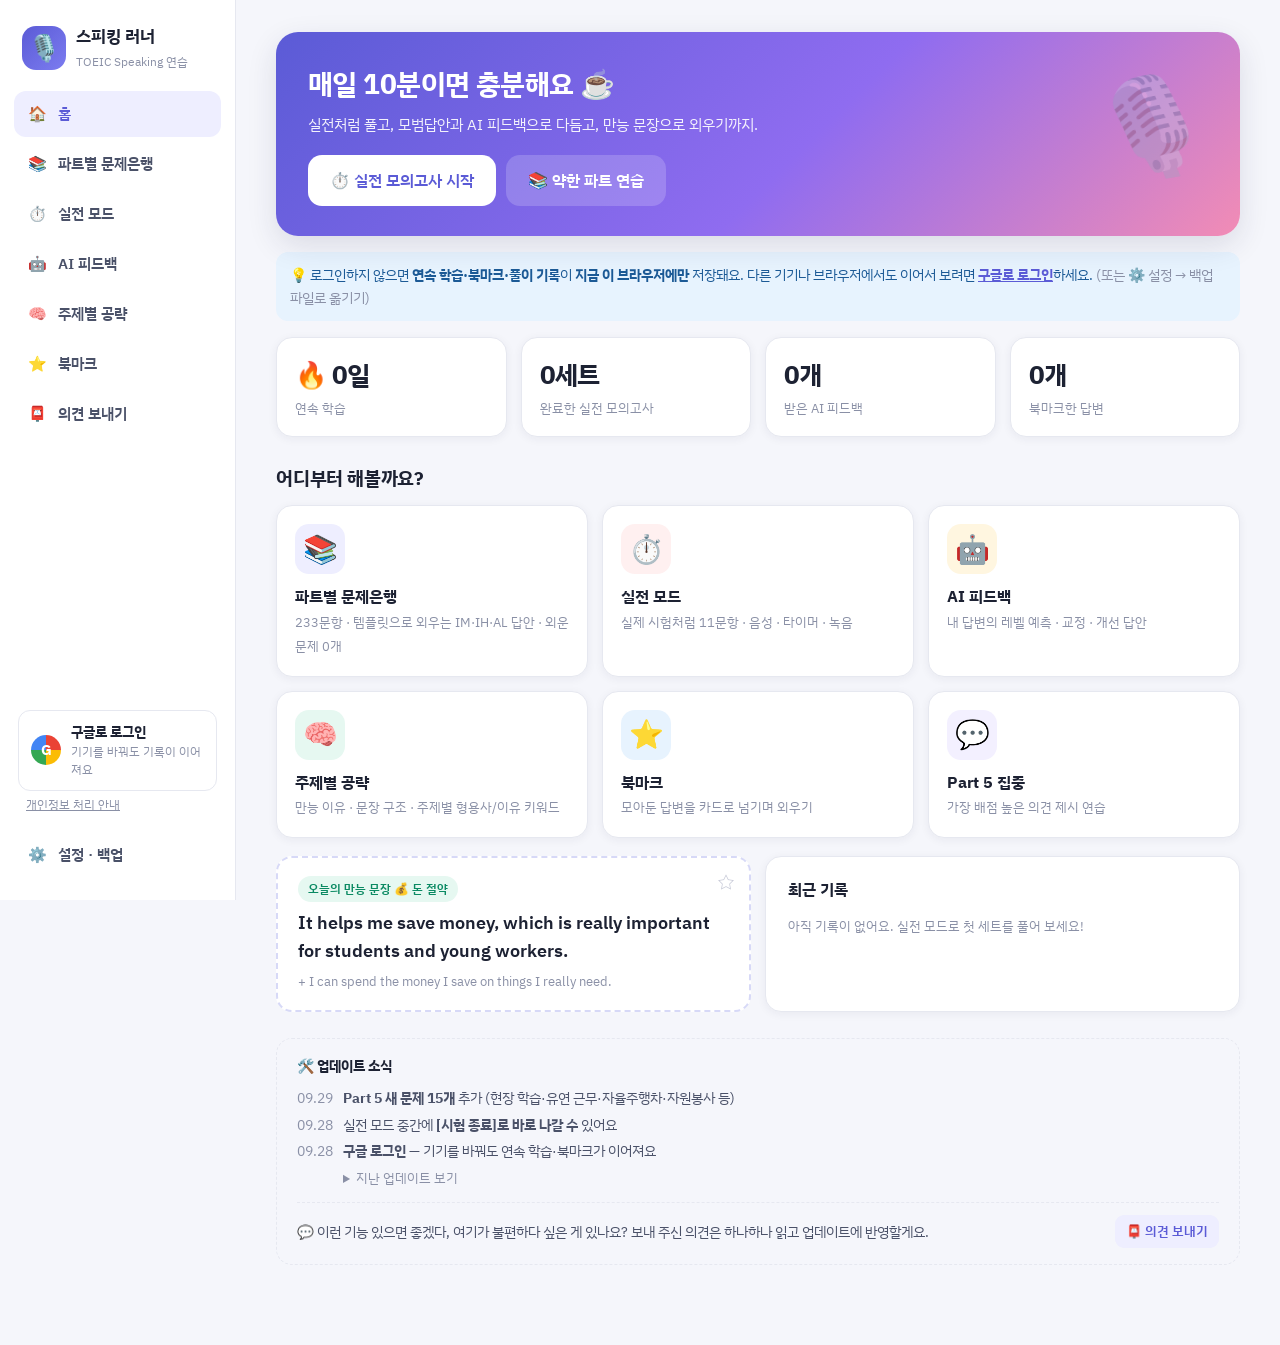
==== commit 7cef7314: "Part 5 새 문제 15개 추가 (교육·직장·기술·생활·사회) Co-Authored-By: Claude Sonnet 5.5 <noreply@anthropic.com>" ====
--- a/index.html
+++ b/index.html
@@ -29,7 +29,7 @@
   {"@context":"https://schema.org","@type":"WebApplication","name":"스피킹 러너","alternateName":"Speaking Runner","url":"https://rondangmu.github.io/speaking-runner/","applicationCategory":"EducationalApplication","operatingSystem":"Web","inLanguage":"ko","description":"무료 토익스피킹(토스) 연습 사이트. 실전 모의고사, 파트별 문제은행과 IM·IH·AL 모범답안, 만능 문장, AI 피드백.","offers":{"@type":"Offer","price":"0","priceCurrency":"KRW"}}
   </script>
   <link rel="stylesheet" href="https://fonts.googleapis.com/css2?family=IBM+Plex+Sans+KR:wght@400;500;600;700&display=swap">
-  <link rel="stylesheet" href="css/style.css?v=202609281035">
+  <link rel="stylesheet" href="css/style.css?v=202609291110">
 </head>
 <body>
   <div class="app">
@@ -76,14 +76,14 @@
   <div id="modal" class="modal hidden"><div class="modal-box" id="modalBox"></div></div>
   <div id="toast" class="toast"></div>
 
-  <script src="js/data-bank.js?v=202609281035"></script>
-  <script src="js/data-p1.js?v=202609281035"></script>
-  <script src="js/data-p2.js?v=202609281035"></script>
-  <script src="js/data-p3.js?v=202609281035"></script>
-  <script src="js/data-p4.js?v=202609281035"></script>
-  <script src="js/data-p5.js?v=202609281035"></script>
-  <script src="js/data-topics.js?v=202609281035"></script>
-  <script src="js/data-kits.js?v=202609281035"></script>
-  <script src="js/app.js?v=202609281035"></script>
+  <script src="js/data-bank.js?v=202609291110"></script>
+  <script src="js/data-p1.js?v=202609291110"></script>
+  <script src="js/data-p2.js?v=202609291110"></script>
+  <script src="js/data-p3.js?v=202609291110"></script>
+  <script src="js/data-p4.js?v=202609291110"></script>
+  <script src="js/data-p5.js?v=202609291110"></script>
+  <script src="js/data-topics.js?v=202609291110"></script>
+  <script src="js/data-kits.js?v=202609291110"></script>
+  <script src="js/app.js?v=202609291110"></script>
 </body>
 </html>
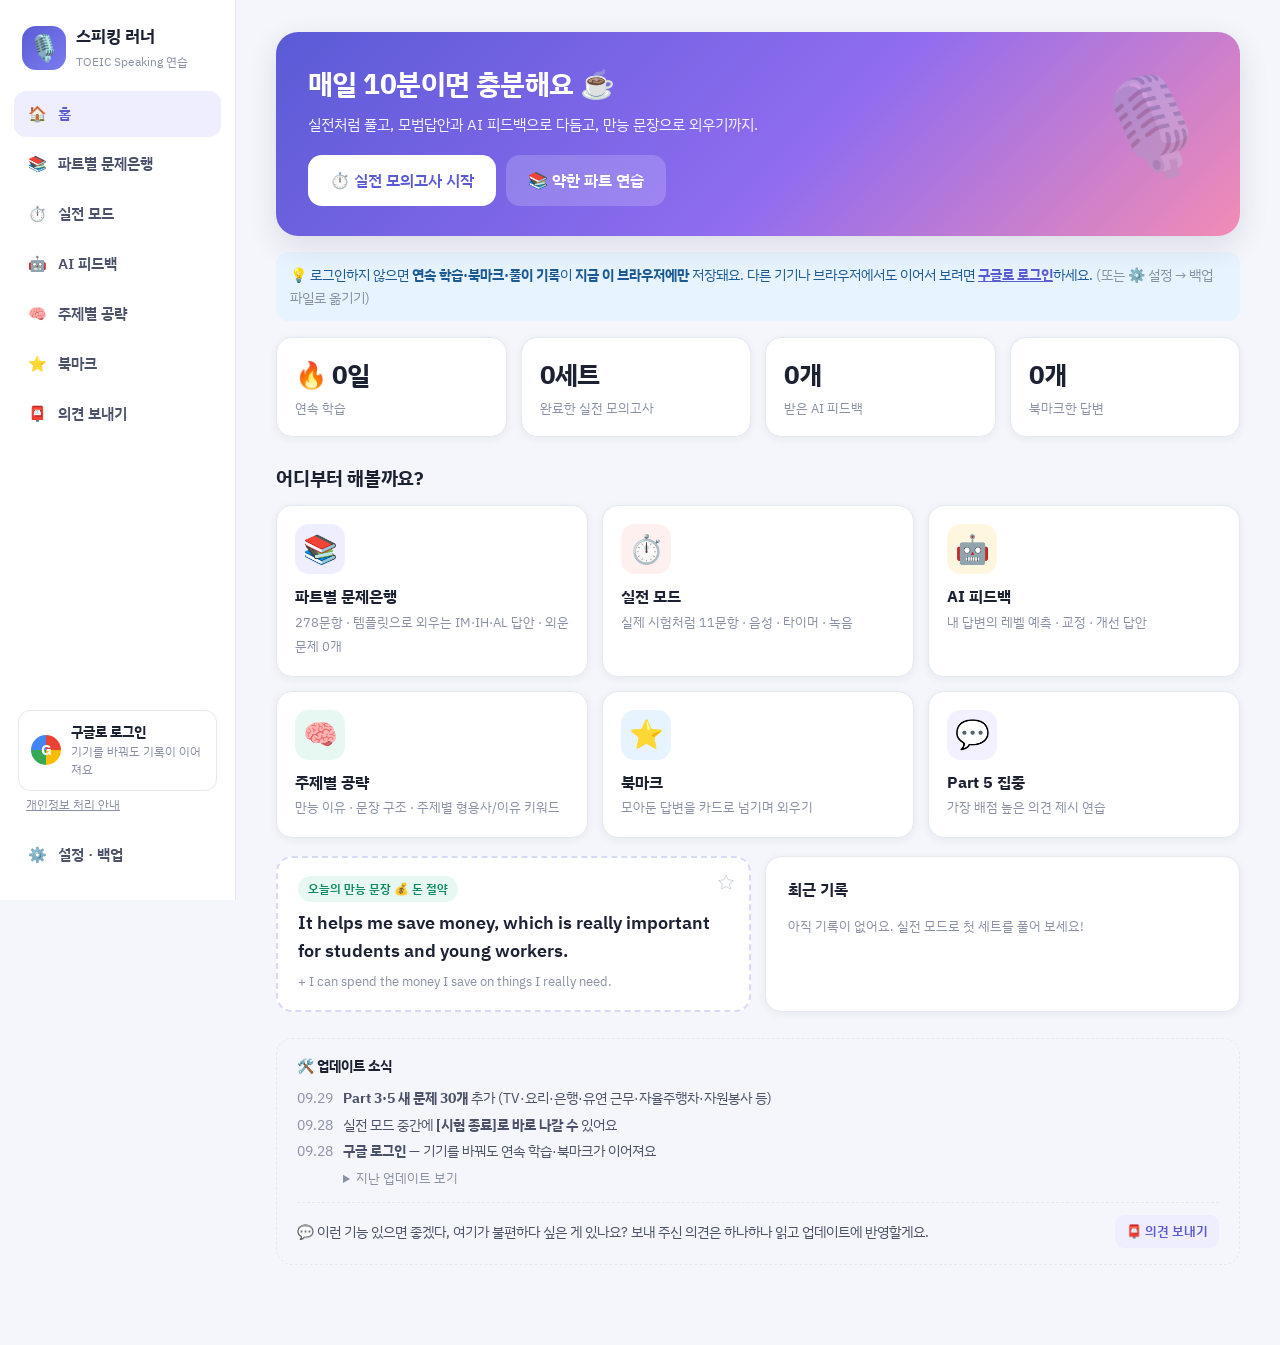
==== commit e50e84bc: "Part 3 새 문제 15개 추가 (TV·요리·온라인 학습·근무 환경·주거·도서관·주말·모임·은행·병원·호텔·반려동물·사진·뉴스·축제) Co-Authored-By: Claude S" ====
--- a/index.html
+++ b/index.html
@@ -29,7 +29,7 @@
   {"@context":"https://schema.org","@type":"WebApplication","name":"스피킹 러너","alternateName":"Speaking Runner","url":"https://rondangmu.github.io/speaking-runner/","applicationCategory":"EducationalApplication","operatingSystem":"Web","inLanguage":"ko","description":"무료 토익스피킹(토스) 연습 사이트. 실전 모의고사, 파트별 문제은행과 IM·IH·AL 모범답안, 만능 문장, AI 피드백.","offers":{"@type":"Offer","price":"0","priceCurrency":"KRW"}}
   </script>
   <link rel="stylesheet" href="https://fonts.googleapis.com/css2?family=IBM+Plex+Sans+KR:wght@400;500;600;700&display=swap">
-  <link rel="stylesheet" href="css/style.css?v=202609291110">
+  <link rel="stylesheet" href="css/style.css?v=202609291124">
 </head>
 <body>
   <div class="app">
@@ -76,14 +76,14 @@
   <div id="modal" class="modal hidden"><div class="modal-box" id="modalBox"></div></div>
   <div id="toast" class="toast"></div>
 
-  <script src="js/data-bank.js?v=202609291110"></script>
-  <script src="js/data-p1.js?v=202609291110"></script>
-  <script src="js/data-p2.js?v=202609291110"></script>
-  <script src="js/data-p3.js?v=202609291110"></script>
-  <script src="js/data-p4.js?v=202609291110"></script>
-  <script src="js/data-p5.js?v=202609291110"></script>
-  <script src="js/data-topics.js?v=202609291110"></script>
-  <script src="js/data-kits.js?v=202609291110"></script>
-  <script src="js/app.js?v=202609291110"></script>
+  <script src="js/data-bank.js?v=202609291124"></script>
+  <script src="js/data-p1.js?v=202609291124"></script>
+  <script src="js/data-p2.js?v=202609291124"></script>
+  <script src="js/data-p3.js?v=202609291124"></script>
+  <script src="js/data-p4.js?v=202609291124"></script>
+  <script src="js/data-p5.js?v=202609291124"></script>
+  <script src="js/data-topics.js?v=202609291124"></script>
+  <script src="js/data-kits.js?v=202609291124"></script>
+  <script src="js/app.js?v=202609291124"></script>
 </body>
 </html>
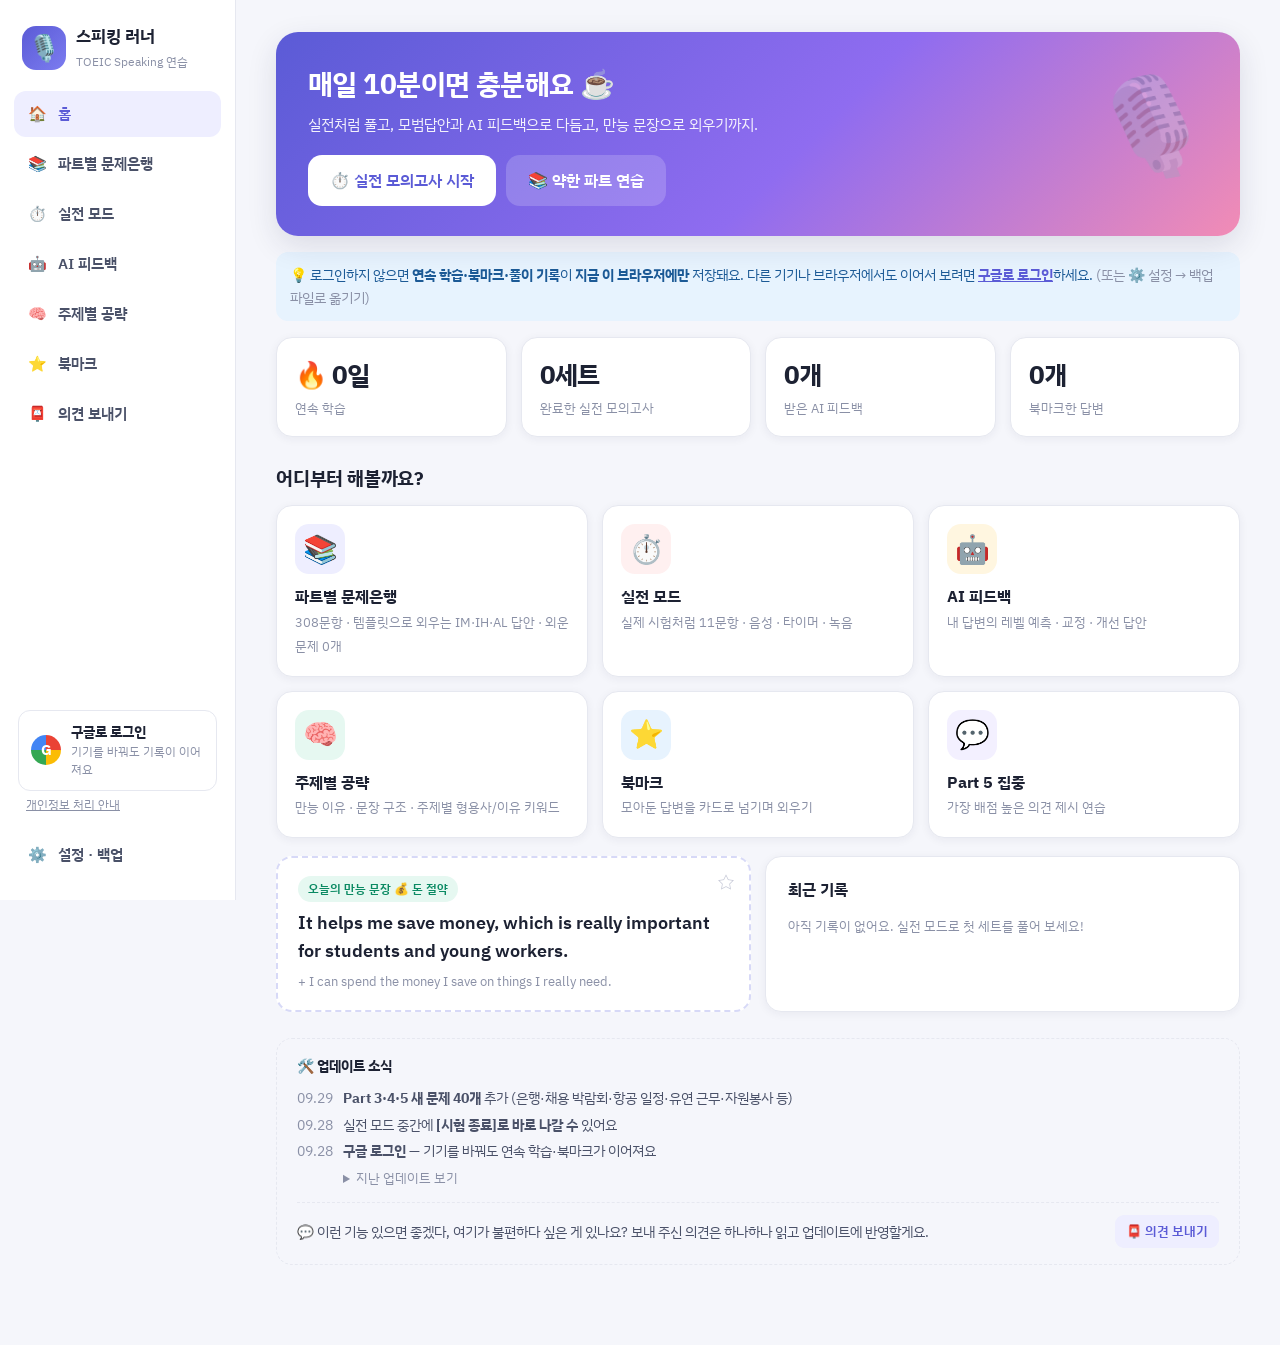
==== commit 77ba3b3c: "Part 4 새 문제 10개 추가 (박람회·수업·개인 일정·항공·요금표·대관), 기존 Q9 답안 표현 다듬기 Co-Authored-By: Claude Sonnet 5.5 <nore" ====
--- a/index.html
+++ b/index.html
@@ -29,7 +29,7 @@
   {"@context":"https://schema.org","@type":"WebApplication","name":"스피킹 러너","alternateName":"Speaking Runner","url":"https://rondangmu.github.io/speaking-runner/","applicationCategory":"EducationalApplication","operatingSystem":"Web","inLanguage":"ko","description":"무료 토익스피킹(토스) 연습 사이트. 실전 모의고사, 파트별 문제은행과 IM·IH·AL 모범답안, 만능 문장, AI 피드백.","offers":{"@type":"Offer","price":"0","priceCurrency":"KRW"}}
   </script>
   <link rel="stylesheet" href="https://fonts.googleapis.com/css2?family=IBM+Plex+Sans+KR:wght@400;500;600;700&display=swap">
-  <link rel="stylesheet" href="css/style.css?v=202609291124">
+  <link rel="stylesheet" href="css/style.css?v=202609291147">
 </head>
 <body>
   <div class="app">
@@ -76,14 +76,14 @@
   <div id="modal" class="modal hidden"><div class="modal-box" id="modalBox"></div></div>
   <div id="toast" class="toast"></div>
 
-  <script src="js/data-bank.js?v=202609291124"></script>
-  <script src="js/data-p1.js?v=202609291124"></script>
-  <script src="js/data-p2.js?v=202609291124"></script>
-  <script src="js/data-p3.js?v=202609291124"></script>
-  <script src="js/data-p4.js?v=202609291124"></script>
-  <script src="js/data-p5.js?v=202609291124"></script>
-  <script src="js/data-topics.js?v=202609291124"></script>
-  <script src="js/data-kits.js?v=202609291124"></script>
-  <script src="js/app.js?v=202609291124"></script>
+  <script src="js/data-bank.js?v=202609291147"></script>
+  <script src="js/data-p1.js?v=202609291147"></script>
+  <script src="js/data-p2.js?v=202609291147"></script>
+  <script src="js/data-p3.js?v=202609291147"></script>
+  <script src="js/data-p4.js?v=202609291147"></script>
+  <script src="js/data-p5.js?v=202609291147"></script>
+  <script src="js/data-topics.js?v=202609291147"></script>
+  <script src="js/data-kits.js?v=202609291147"></script>
+  <script src="js/app.js?v=202609291147"></script>
 </body>
 </html>
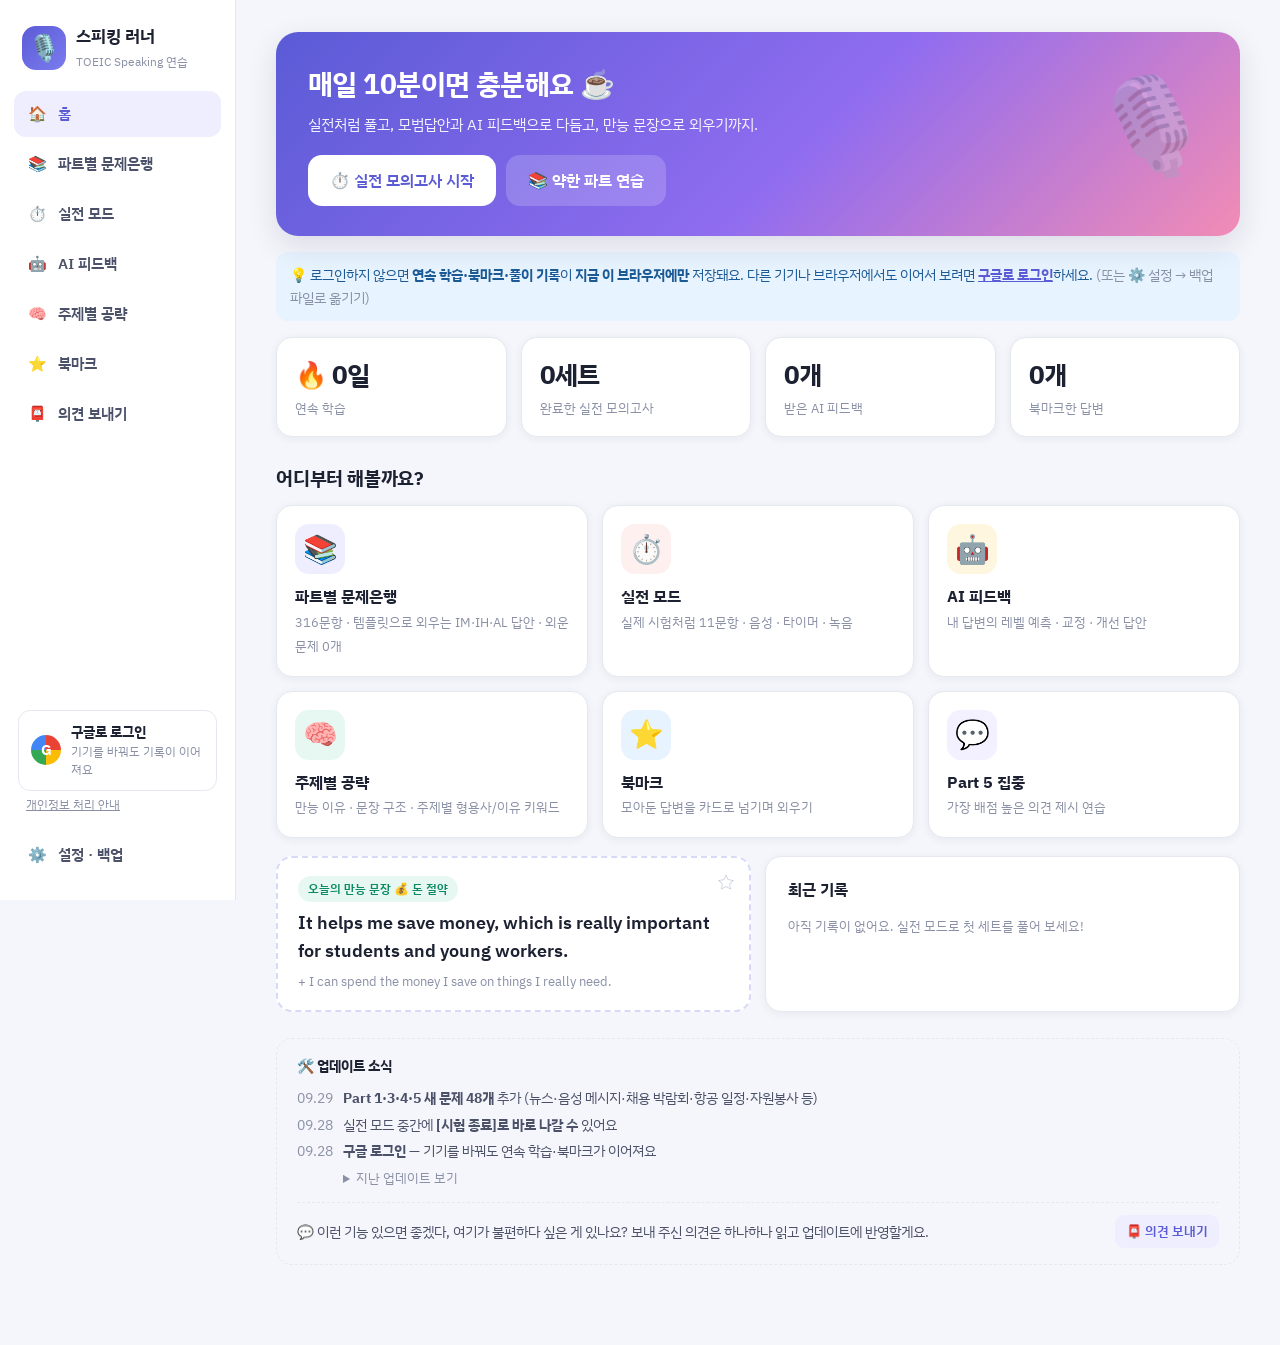
==== commit 5ae47c56: "Part 1 새 지문 8개 추가 (뉴스·인물 소개·투어·음성 메시지·광고, 75~87단어) Co-Authored-By: Claude Sonnet 5.5 <noreply@anthro" ====
--- a/index.html
+++ b/index.html
@@ -29,7 +29,7 @@
   {"@context":"https://schema.org","@type":"WebApplication","name":"스피킹 러너","alternateName":"Speaking Runner","url":"https://rondangmu.github.io/speaking-runner/","applicationCategory":"EducationalApplication","operatingSystem":"Web","inLanguage":"ko","description":"무료 토익스피킹(토스) 연습 사이트. 실전 모의고사, 파트별 문제은행과 IM·IH·AL 모범답안, 만능 문장, AI 피드백.","offers":{"@type":"Offer","price":"0","priceCurrency":"KRW"}}
   </script>
   <link rel="stylesheet" href="https://fonts.googleapis.com/css2?family=IBM+Plex+Sans+KR:wght@400;500;600;700&display=swap">
-  <link rel="stylesheet" href="css/style.css?v=202609291147">
+  <link rel="stylesheet" href="css/style.css?v=202609291152">
 </head>
 <body>
   <div class="app">
@@ -76,14 +76,14 @@
   <div id="modal" class="modal hidden"><div class="modal-box" id="modalBox"></div></div>
   <div id="toast" class="toast"></div>
 
-  <script src="js/data-bank.js?v=202609291147"></script>
-  <script src="js/data-p1.js?v=202609291147"></script>
-  <script src="js/data-p2.js?v=202609291147"></script>
-  <script src="js/data-p3.js?v=202609291147"></script>
-  <script src="js/data-p4.js?v=202609291147"></script>
-  <script src="js/data-p5.js?v=202609291147"></script>
-  <script src="js/data-topics.js?v=202609291147"></script>
-  <script src="js/data-kits.js?v=202609291147"></script>
-  <script src="js/app.js?v=202609291147"></script>
+  <script src="js/data-bank.js?v=202609291152"></script>
+  <script src="js/data-p1.js?v=202609291152"></script>
+  <script src="js/data-p2.js?v=202609291152"></script>
+  <script src="js/data-p3.js?v=202609291152"></script>
+  <script src="js/data-p4.js?v=202609291152"></script>
+  <script src="js/data-p5.js?v=202609291152"></script>
+  <script src="js/data-topics.js?v=202609291152"></script>
+  <script src="js/data-kits.js?v=202609291152"></script>
+  <script src="js/app.js?v=202609291152"></script>
 </body>
 </html>
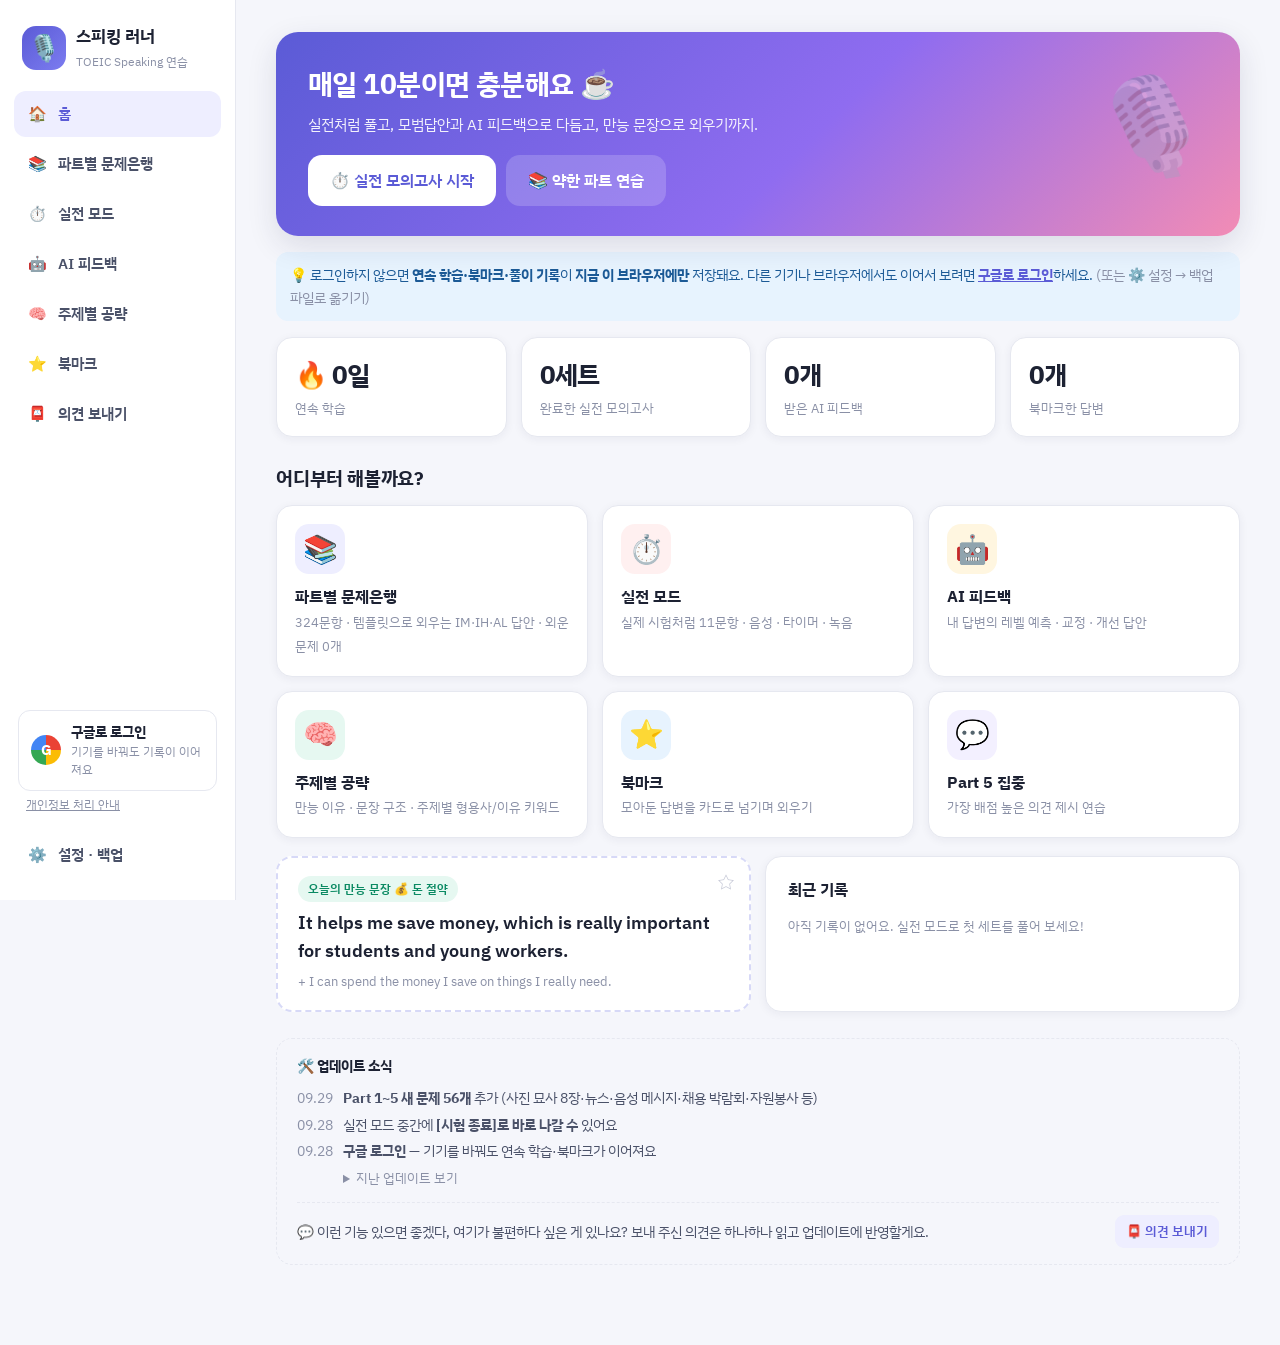
==== commit f391b54d: "Part 2 사진 묘사 새 문제 8개 추가 (Unsplash 무료 사진, 카테고리마다 5문제 이상) Co-Authored-By: Claude Sonnet 5.5 <noreply@a" ====
--- a/index.html
+++ b/index.html
@@ -29,7 +29,7 @@
   {"@context":"https://schema.org","@type":"WebApplication","name":"스피킹 러너","alternateName":"Speaking Runner","url":"https://rondangmu.github.io/speaking-runner/","applicationCategory":"EducationalApplication","operatingSystem":"Web","inLanguage":"ko","description":"무료 토익스피킹(토스) 연습 사이트. 실전 모의고사, 파트별 문제은행과 IM·IH·AL 모범답안, 만능 문장, AI 피드백.","offers":{"@type":"Offer","price":"0","priceCurrency":"KRW"}}
   </script>
   <link rel="stylesheet" href="https://fonts.googleapis.com/css2?family=IBM+Plex+Sans+KR:wght@400;500;600;700&display=swap">
-  <link rel="stylesheet" href="css/style.css?v=202609291152">
+  <link rel="stylesheet" href="css/style.css?v=202609291228">
 </head>
 <body>
   <div class="app">
@@ -76,14 +76,14 @@
   <div id="modal" class="modal hidden"><div class="modal-box" id="modalBox"></div></div>
   <div id="toast" class="toast"></div>
 
-  <script src="js/data-bank.js?v=202609291152"></script>
-  <script src="js/data-p1.js?v=202609291152"></script>
-  <script src="js/data-p2.js?v=202609291152"></script>
-  <script src="js/data-p3.js?v=202609291152"></script>
-  <script src="js/data-p4.js?v=202609291152"></script>
-  <script src="js/data-p5.js?v=202609291152"></script>
-  <script src="js/data-topics.js?v=202609291152"></script>
-  <script src="js/data-kits.js?v=202609291152"></script>
-  <script src="js/app.js?v=202609291152"></script>
+  <script src="js/data-bank.js?v=202609291228"></script>
+  <script src="js/data-p1.js?v=202609291228"></script>
+  <script src="js/data-p2.js?v=202609291228"></script>
+  <script src="js/data-p3.js?v=202609291228"></script>
+  <script src="js/data-p4.js?v=202609291228"></script>
+  <script src="js/data-p5.js?v=202609291228"></script>
+  <script src="js/data-topics.js?v=202609291228"></script>
+  <script src="js/data-kits.js?v=202609291228"></script>
+  <script src="js/app.js?v=202609291228"></script>
 </body>
 </html>
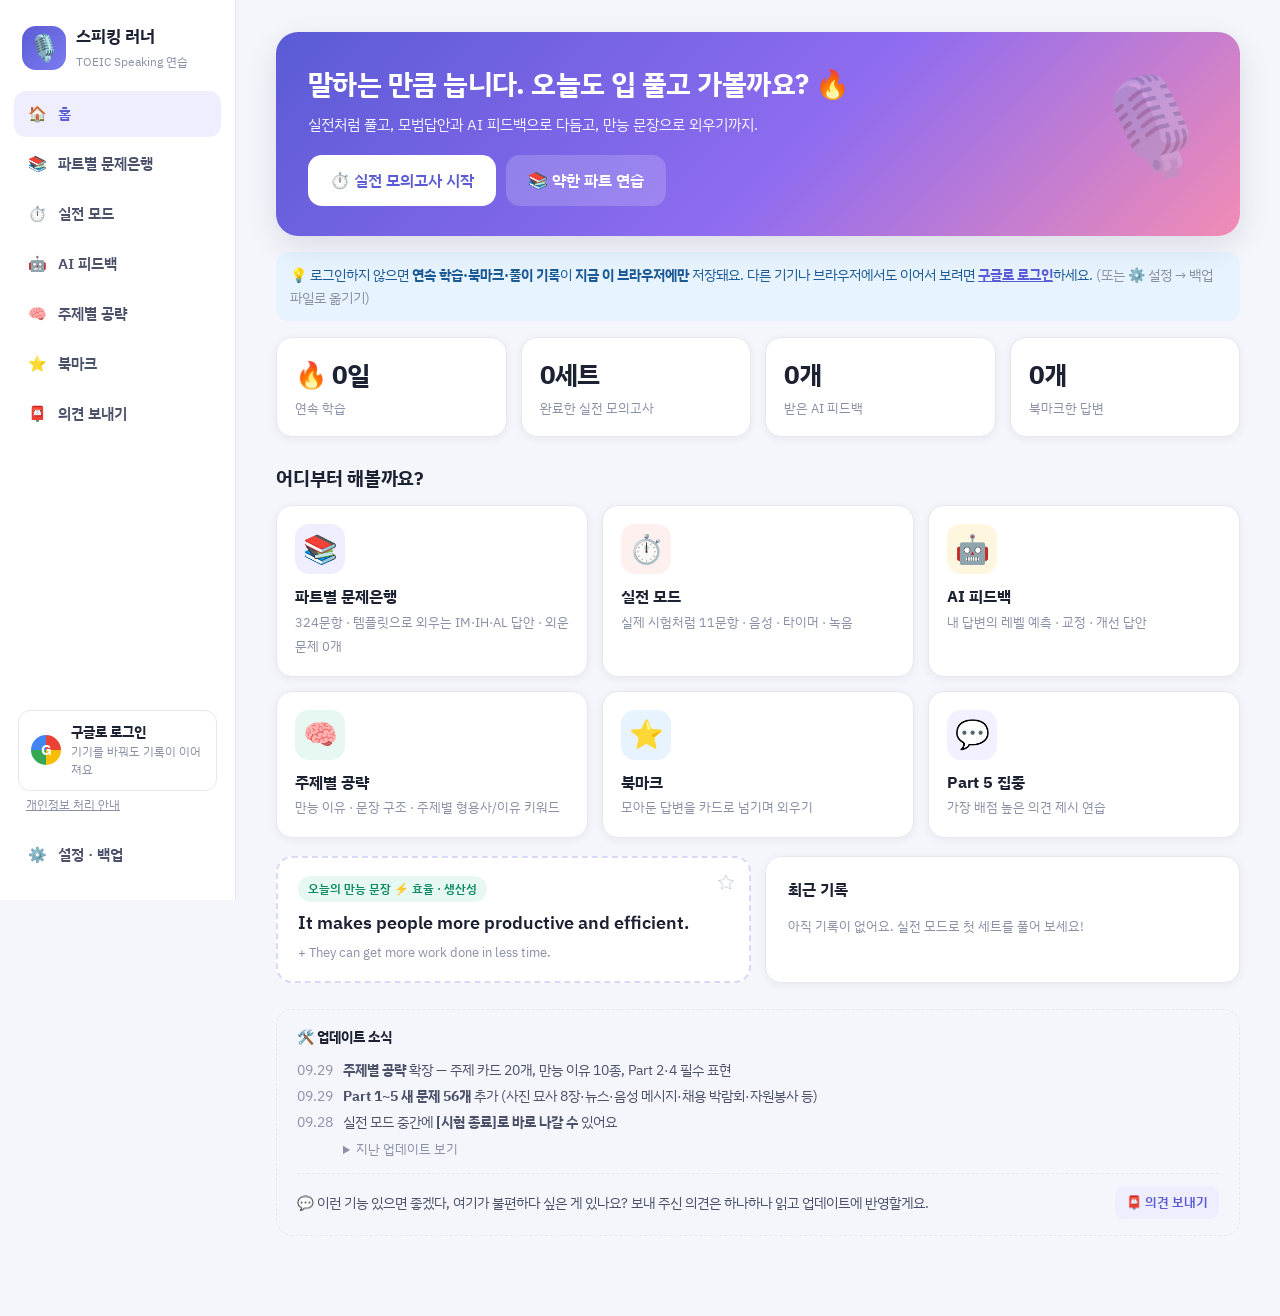
==== commit c3be1216: "주제별 공략 확장: 주제 카드 20개, 만능 이유 10종(돈 절약 문장 쉽게), Part 2·4 필수 표현 모음 Co-Authored-By: Claude Sonnet 5.5 <no" ====
--- a/index.html
+++ b/index.html
@@ -29,7 +29,7 @@
   {"@context":"https://schema.org","@type":"WebApplication","name":"스피킹 러너","alternateName":"Speaking Runner","url":"https://rondangmu.github.io/speaking-runner/","applicationCategory":"EducationalApplication","operatingSystem":"Web","inLanguage":"ko","description":"무료 토익스피킹(토스) 연습 사이트. 실전 모의고사, 파트별 문제은행과 IM·IH·AL 모범답안, 만능 문장, AI 피드백.","offers":{"@type":"Offer","price":"0","priceCurrency":"KRW"}}
   </script>
   <link rel="stylesheet" href="https://fonts.googleapis.com/css2?family=IBM+Plex+Sans+KR:wght@400;500;600;700&display=swap">
-  <link rel="stylesheet" href="css/style.css?v=202609291228">
+  <link rel="stylesheet" href="css/style.css?v=202609291312">
 </head>
 <body>
   <div class="app">
@@ -76,14 +76,14 @@
   <div id="modal" class="modal hidden"><div class="modal-box" id="modalBox"></div></div>
   <div id="toast" class="toast"></div>
 
-  <script src="js/data-bank.js?v=202609291228"></script>
-  <script src="js/data-p1.js?v=202609291228"></script>
-  <script src="js/data-p2.js?v=202609291228"></script>
-  <script src="js/data-p3.js?v=202609291228"></script>
-  <script src="js/data-p4.js?v=202609291228"></script>
-  <script src="js/data-p5.js?v=202609291228"></script>
-  <script src="js/data-topics.js?v=202609291228"></script>
-  <script src="js/data-kits.js?v=202609291228"></script>
-  <script src="js/app.js?v=202609291228"></script>
+  <script src="js/data-bank.js?v=202609291312"></script>
+  <script src="js/data-p1.js?v=202609291312"></script>
+  <script src="js/data-p2.js?v=202609291312"></script>
+  <script src="js/data-p3.js?v=202609291312"></script>
+  <script src="js/data-p4.js?v=202609291312"></script>
+  <script src="js/data-p5.js?v=202609291312"></script>
+  <script src="js/data-topics.js?v=202609291312"></script>
+  <script src="js/data-kits.js?v=202609291312"></script>
+  <script src="js/app.js?v=202609291312"></script>
 </body>
 </html>
--- a/css/style.css
+++ b/css/style.css
@@ -263,7 +263,7 @@
 audio { width: 100%; max-width: 420px; height: 38px; }
 
 /* ============ 주제별 공략 ============ */
-.uni-grid { display: grid; grid-template-columns: repeat(4, minmax(0, 1fr)); gap: 10px; }
+.uni-grid { display: grid; grid-template-columns: repeat(5, minmax(0, 1fr)); gap: 10px; }
 .uni { position: relative; background: var(--card); border: 1px solid var(--line); border-radius: 14px; padding: 14px 40px 14px 14px; box-shadow: var(--shadow); cursor: pointer; }
 .uni .e { font-size: 22px; }
 .uni b { display: block; margin: 2px 0 4px; }
